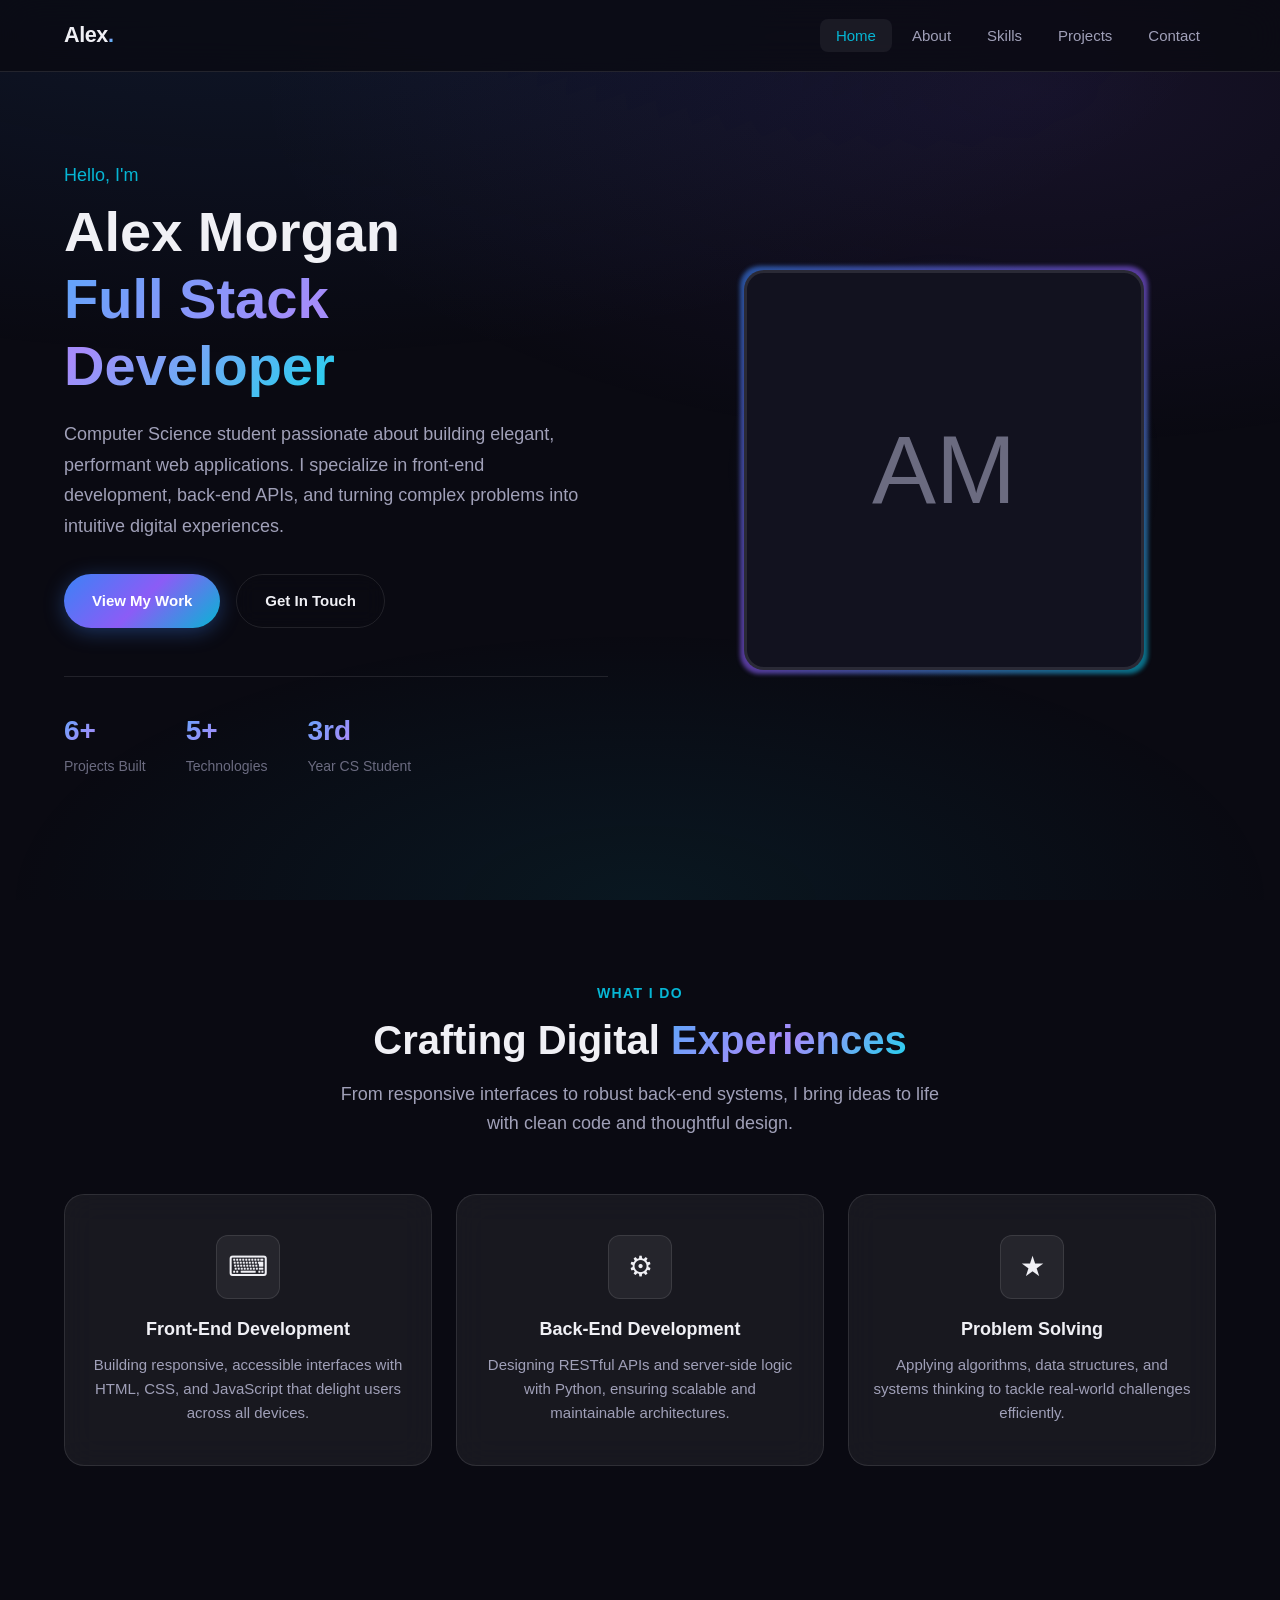
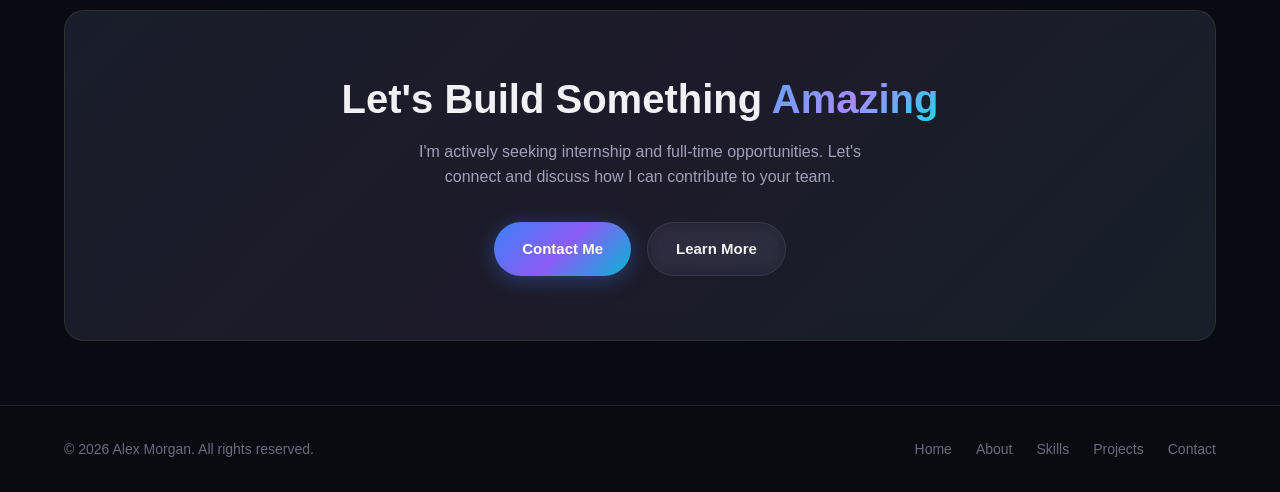
==== index.html @ f678b8e5 "first commit" ====
<!DOCTYPE html>
<html lang="en">
<head>
  <meta charset="UTF-8">
  <meta name="viewport" content="width=device-width, initial-scale=1.0">
  <meta name="description" content="Alex Morgan — Full Stack Developer & Computer Science Student. Building modern web applications and seeking internship opportunities.">
  <title>Alex Morgan | Full Stack Developer</title>
  <link rel="stylesheet" href="style.css">
</head>
<body>

  <header>
    <nav class="navbar" aria-label="Main navigation">
      <div class="container">
        <a href="index.html" class="nav-logo">Alex<span>.</span></a>
        <a href="#nav-menu" class="nav-toggle" aria-label="Toggle navigation menu">
          <span></span>
          <span></span>
          <span></span>
        </a>
        <ul class="nav-links" id="nav-menu">
          <li><a href="index.html" class="active">Home</a></li>
          <li><a href="about.html">About</a></li>
          <li><a href="skills.html">Skills</a></li>
          <li><a href="projects.html">Projects</a></li>
          <li><a href="contact.html">Contact</a></li>
        </ul>
      </div>
    </nav>
  </header>

  <main>
    <section class="hero">
      <div class="container">
        <div class="hero-grid">
          <div class="hero-content">
            <p class="hero-greeting">Hello, I'm</p>
            <h1 class="hero-title">
              Alex Morgan<br>
              <span class="gradient-text">Full Stack Developer</span>
            </h1>
            <p class="hero-description">
              Computer Science student passionate about building elegant, performant web applications.
              I specialize in front-end development, back-end APIs, and turning complex problems into
              intuitive digital experiences.
            </p>
            <div class="btn-group">
              <a href="projects.html" class="btn btn-primary">View My Work</a>
              <a href="contact.html" class="btn btn-outline">Get In Touch</a>
            </div>
            <div class="hero-stats">
              <div class="stat-item">
                <strong>6+</strong>
                <span>Projects Built</span>
              </div>
              <div class="stat-item">
                <strong>5+</strong>
                <span>Technologies</span>
              </div>
              <div class="stat-item">
                <strong>3rd</strong>
                <span>Year CS Student</span>
              </div>
            </div>
          </div>
          <div class="hero-image-wrapper">
            <div class="hero-image-container">
              <div class="profile-placeholder" role="img" aria-label="Profile photo placeholder">AM</div>
            </div>
          </div>
        </div>
      </div>
    </section>

    <section>
      <div class="container">
        <div class="section-header">
          <span class="section-label">What I Do</span>
          <h2 class="section-title">Crafting Digital <span class="gradient-text">Experiences</span></h2>
          <p class="section-subtitle">
            From responsive interfaces to robust back-end systems, I bring ideas to life with clean code and thoughtful design.
          </p>
        </div>
        <div class="highlights-grid">
          <article class="card highlight-card">
            <div class="highlight-icon" aria-hidden="true">&#9000;</div>
            <h3>Front-End Development</h3>
            <p>Building responsive, accessible interfaces with HTML, CSS, and JavaScript that delight users across all devices.</p>
          </article>
          <article class="card highlight-card">
            <div class="highlight-icon" aria-hidden="true">&#9881;</div>
            <h3>Back-End Development</h3>
            <p>Designing RESTful APIs and server-side logic with Python, ensuring scalable and maintainable architectures.</p>
          </article>
          <article class="card highlight-card">
            <div class="highlight-icon" aria-hidden="true">&#9733;</div>
            <h3>Problem Solving</h3>
            <p>Applying algorithms, data structures, and systems thinking to tackle real-world challenges efficiently.</p>
          </article>
        </div>
      </div>
    </section>

    <section class="cta-section">
      <div class="container">
        <div class="cta-box">
          <h2>Let's Build Something <span class="gradient-text">Amazing</span></h2>
          <p>I'm actively seeking internship and full-time opportunities. Let's connect and discuss how I can contribute to your team.</p>
          <div class="btn-group">
            <a href="contact.html" class="btn btn-primary">Contact Me</a>
            <a href="about.html" class="btn btn-outline">Learn More</a>
          </div>
        </div>
      </div>
    </section>
  </main>

  <footer class="footer">
    <div class="container">
      <p>&copy; 2026 Alex Morgan. All rights reserved.</p>
      <nav class="footer-links" aria-label="Footer navigation">
        <a href="index.html">Home</a>
        <a href="about.html">About</a>
        <a href="skills.html">Skills</a>
        <a href="projects.html">Projects</a>
        <a href="contact.html">Contact</a>
      </nav>
    </div>
  </footer>

</body>
</html>
---- style.css ----
/* ============================================
   Portfolio — Shared Stylesheet
   Full Stack Developer & CS Student
   ============================================ */

:root {
  --bg-primary: #0a0a12;
  --bg-secondary: #12121f;
  --bg-card: rgba(255, 255, 255, 0.04);
  --bg-glass: rgba(255, 255, 255, 0.06);
  --border-glass: rgba(255, 255, 255, 0.1);
  --text-primary: #f0f0f5;
  --text-secondary: #a0a0b8;
  --text-muted: #6b6b80;
  --accent-blue: #3b82f6;
  --accent-purple: #8b5cf6;
  --accent-cyan: #06b6d4;
  --gradient-main: linear-gradient(135deg, var(--accent-blue), var(--accent-purple), var(--accent-cyan));
  --gradient-text: linear-gradient(135deg, #60a5fa, #a78bfa, #22d3ee);
  --shadow-sm: 0 2px 8px rgba(0, 0, 0, 0.3);
  --shadow-md: 0 8px 32px rgba(0, 0, 0, 0.4);
  --shadow-lg: 0 16px 48px rgba(0, 0, 0, 0.5);
  --shadow-glow: 0 0 40px rgba(59, 130, 246, 0.15);
  --radius-sm: 8px;
  --radius-md: 12px;
  --radius-lg: 20px;
  --radius-full: 9999px;
  --nav-height: 72px;
  --transition: 0.3s cubic-bezier(0.4, 0, 0.2, 1);
  --max-width: 1200px;
}

*,
*::before,
*::after {
  margin: 0;
  padding: 0;
  box-sizing: border-box;
}

html {
  scroll-behavior: smooth;
}

body {
  font-family: -apple-system, BlinkMacSystemFont, "Segoe UI", Roboto, Oxygen, Ubuntu, Cantarell, "Helvetica Neue", sans-serif;
  background-color: var(--bg-primary);
  color: var(--text-primary);
  line-height: 1.6;
  min-height: 100vh;
  display: flex;
  flex-direction: column;
  overflow-x: hidden;
}

body::before {
  content: "";
  position: fixed;
  inset: 0;
  background:
    radial-gradient(ellipse 80% 50% at 20% -10%, rgba(59, 130, 246, 0.12), transparent),
    radial-gradient(ellipse 60% 40% at 80% 10%, rgba(139, 92, 246, 0.1), transparent),
    radial-gradient(ellipse 50% 30% at 50% 100%, rgba(6, 182, 212, 0.08), transparent);
  pointer-events: none;
  z-index: -1;
}

img {
  max-width: 100%;
  height: auto;
  display: block;
}

a {
  color: inherit;
  text-decoration: none;
  transition: color var(--transition);
}

ul {
  list-style: none;
}

/* ---- Typography ---- */

h1, h2, h3, h4 {
  line-height: 1.2;
  font-weight: 700;
}

h1 { font-size: clamp(2rem, 5vw, 3.5rem); }
h2 { font-size: clamp(1.75rem, 4vw, 2.5rem); }
h3 { font-size: clamp(1.25rem, 2.5vw, 1.5rem); }

.gradient-text {
  background: var(--gradient-text);
  -webkit-background-clip: text;
  background-clip: text;
  -webkit-text-fill-color: transparent;
}

.section-label {
  display: inline-block;
  font-size: 0.875rem;
  font-weight: 600;
  letter-spacing: 0.1em;
  text-transform: uppercase;
  color: var(--accent-cyan);
  margin-bottom: 0.75rem;
}

.section-title {
  margin-bottom: 1rem;
}

.section-subtitle {
  color: var(--text-secondary);
  font-size: 1.125rem;
  max-width: 600px;
}

/* ---- Layout ---- */

.container {
  width: 100%;
  max-width: var(--max-width);
  margin: 0 auto;
  padding: 0 1.5rem;
}

main {
  flex: 1;
}

section {
  padding: 5rem 0;
}

.section-header {
  text-align: center;
  margin-bottom: 3.5rem;
}

.section-header .section-subtitle {
  margin: 0 auto;
}

/* ---- Navigation ---- */

.navbar {
  position: sticky;
  top: 0;
  z-index: 1000;
  height: var(--nav-height);
  background: rgba(10, 10, 18, 0.8);
  backdrop-filter: blur(20px);
  -webkit-backdrop-filter: blur(20px);
  border-bottom: 1px solid var(--border-glass);
}

.navbar .container {
  display: flex;
  align-items: center;
  justify-content: space-between;
  height: 100%;
}

.nav-logo {
  font-size: 1.35rem;
  font-weight: 800;
  letter-spacing: -0.02em;
}

.nav-logo span {
  background: var(--gradient-text);
  -webkit-background-clip: text;
  background-clip: text;
  -webkit-text-fill-color: transparent;
}

.nav-links {
  display: flex;
  align-items: center;
  gap: 0.25rem;
}

.nav-links a {
  padding: 0.5rem 1rem;
  font-size: 0.9375rem;
  font-weight: 500;
  color: var(--text-secondary);
  border-radius: var(--radius-sm);
  transition: color var(--transition), background var(--transition);
}

.nav-links a:hover,
.nav-links a.active {
  color: var(--text-primary);
  background: var(--bg-glass);
}

.nav-links a.active {
  color: var(--accent-cyan);
}

.nav-toggle {
  display: none;
  flex-direction: column;
  gap: 5px;
  background: none;
  border: none;
  cursor: pointer;
  padding: 0.5rem;
}

.nav-toggle span {
  display: block;
  width: 24px;
  height: 2px;
  background: var(--text-primary);
  border-radius: 2px;
  transition: var(--transition);
}

/* ---- Buttons ---- */

.btn {
  display: inline-flex;
  align-items: center;
  justify-content: center;
  gap: 0.5rem;
  padding: 0.875rem 1.75rem;
  font-size: 0.9375rem;
  font-weight: 600;
  border-radius: var(--radius-full);
  border: none;
  cursor: pointer;
  transition: transform var(--transition), box-shadow var(--transition), background var(--transition), color var(--transition);
}

.btn:hover {
  transform: translateY(-2px);
}

.btn-primary {
  background: var(--gradient-main);
  color: #fff;
  box-shadow: 0 4px 20px rgba(59, 130, 246, 0.35);
}

.btn-primary:hover {
  box-shadow: 0 8px 30px rgba(59, 130, 246, 0.5);
}

.btn-outline {
  background: transparent;
  color: var(--text-primary);
  border: 1.5px solid var(--border-glass);
  backdrop-filter: blur(10px);
}

.btn-outline:hover {
  border-color: var(--accent-cyan);
  color: var(--accent-cyan);
  box-shadow: var(--shadow-glow);
}

.btn-group {
  display: flex;
  flex-wrap: wrap;
  gap: 1rem;
}

/* ---- Cards ---- */

.card {
  background: var(--bg-glass);
  backdrop-filter: blur(16px);
  -webkit-backdrop-filter: blur(16px);
  border: 1px solid var(--border-glass);
  border-radius: var(--radius-lg);
  padding: 2rem;
  transition: transform var(--transition), box-shadow var(--transition), border-color var(--transition);
}

.card:hover {
  transform: translateY(-4px);
  box-shadow: var(--shadow-md);
  border-color: rgba(6, 182, 212, 0.25);
}

/* ---- Hero Section ---- */

.hero {
  padding: 4rem 0 6rem;
  min-height: calc(100vh - var(--nav-height));
  display: flex;
  align-items: center;
}

.hero-grid {
  display: grid;
  grid-template-columns: 1fr 1fr;
  gap: 4rem;
  align-items: center;
}

.hero-content {
  animation: fadeInUp 0.8s ease-out;
}

.hero-greeting {
  font-size: 1.125rem;
  color: var(--accent-cyan);
  font-weight: 500;
  margin-bottom: 0.5rem;
}

.hero-title {
  margin-bottom: 1.25rem;
}

.hero-description {
  font-size: 1.125rem;
  color: var(--text-secondary);
  margin-bottom: 2rem;
  max-width: 520px;
  line-height: 1.7;
}

.hero-stats {
  display: flex;
  gap: 2.5rem;
  margin-top: 3rem;
  padding-top: 2rem;
  border-top: 1px solid var(--border-glass);
}

.stat-item strong {
  display: block;
  font-size: 1.75rem;
  font-weight: 800;
  background: var(--gradient-text);
  -webkit-background-clip: text;
  background-clip: text;
  -webkit-text-fill-color: transparent;
}

.stat-item span {
  font-size: 0.875rem;
  color: var(--text-muted);
}

.hero-image-wrapper {
  display: flex;
  justify-content: center;
  animation: fadeInUp 0.8s ease-out 0.2s both;
}

.hero-image-container {
  position: relative;
  width: 100%;
  max-width: 400px;
}

.hero-image-container::before {
  content: "";
  position: absolute;
  inset: -4px;
  border-radius: var(--radius-lg);
  background: var(--gradient-main);
  z-index: 0;
  opacity: 0.6;
  filter: blur(2px);
}

.hero-image-container::after {
  content: "";
  position: absolute;
  inset: -20px;
  border-radius: 50%;
  background: radial-gradient(circle, rgba(59, 130, 246, 0.2), transparent 70%);
  z-index: -1;
}

.profile-image {
  position: relative;
  z-index: 1;
  width: 100%;
  aspect-ratio: 1;
  border-radius: var(--radius-lg);
  object-fit: cover;
  border: 3px solid rgba(255, 255, 255, 0.1);
}

.profile-placeholder {
  position: relative;
  z-index: 1;
  width: 100%;
  aspect-ratio: 1;
  border-radius: var(--radius-lg);
  background: var(--bg-secondary);
  border: 3px solid rgba(255, 255, 255, 0.1);
  display: flex;
  align-items: center;
  justify-content: center;
  font-size: 6rem;
  color: var(--text-muted);
}

/* ---- Page Header (inner pages) ---- */

.page-header {
  padding: 4rem 0 2rem;
  text-align: center;
}

.page-header h1 {
  margin-bottom: 1rem;
}

.page-header p {
  color: var(--text-secondary);
  font-size: 1.125rem;
  max-width: 600px;
  margin: 0 auto;
}

/* ---- About Page ---- */

.about-grid {
  display: grid;
  grid-template-columns: 1fr 1.5fr;
  gap: 3rem;
  align-items: start;
}

.about-sidebar .card {
  text-align: center;
}

.about-avatar {
  width: 180px;
  height: 180px;
  border-radius: 50%;
  margin: 0 auto 1.5rem;
  background: var(--bg-secondary);
  border: 3px solid transparent;
  background-clip: padding-box;
  display: flex;
  align-items: center;
  justify-content: center;
  font-size: 4rem;
  color: var(--text-muted);
  position: relative;
}

.about-avatar::before {
  content: "";
  position: absolute;
  inset: -3px;
  border-radius: 50%;
  background: var(--gradient-main);
  z-index: -1;
}

.about-info h3 {
  margin-bottom: 0.25rem;
}

.about-info .role {
  color: var(--accent-cyan);
  font-size: 0.9375rem;
  margin-bottom: 1.5rem;
}

.about-details {
  text-align: left;
}

.about-details li {
  display: flex;
  align-items: center;
  gap: 0.75rem;
  padding: 0.625rem 0;
  font-size: 0.9375rem;
  color: var(--text-secondary);
  border-bottom: 1px solid var(--border-glass);
}

.about-details li:last-child {
  border-bottom: none;
}

.about-details .icon {
  width: 36px;
  height: 36px;
  border-radius: var(--radius-sm);
  background: var(--bg-glass);
  display: flex;
  align-items: center;
  justify-content: center;
  font-size: 1rem;
  flex-shrink: 0;
}

.about-content h3 {
  margin-bottom: 1rem;
  color: var(--accent-cyan);
}

.about-content p {
  color: var(--text-secondary);
  margin-bottom: 1.25rem;
  line-height: 1.8;
}

.timeline {
  margin-top: 2rem;
}

.timeline-item {
  position: relative;
  padding-left: 2rem;
  padding-bottom: 2rem;
  border-left: 2px solid var(--border-glass);
}

.timeline-item:last-child {
  padding-bottom: 0;
}

.timeline-item::before {
  content: "";
  position: absolute;
  left: -7px;
  top: 4px;
  width: 12px;
  height: 12px;
  border-radius: 50%;
  background: var(--gradient-main);
}

.timeline-item h4 {
  margin-bottom: 0.25rem;
}

.timeline-item .meta {
  font-size: 0.875rem;
  color: var(--accent-purple);
  margin-bottom: 0.5rem;
}

.timeline-item p {
  font-size: 0.9375rem;
  color: var(--text-secondary);
}

.goals-grid {
  display: grid;
  grid-template-columns: repeat(3, 1fr);
  gap: 1.5rem;
  margin-top: 3rem;
}

.goal-card {
  text-align: center;
  padding: 2rem 1.5rem;
}

.goal-icon {
  width: 56px;
  height: 56px;
  border-radius: var(--radius-md);
  background: var(--gradient-main);
  display: flex;
  align-items: center;
  justify-content: center;
  font-size: 1.5rem;
  margin: 0 auto 1.25rem;
}

.goal-card h4 {
  margin-bottom: 0.75rem;
}

.goal-card p {
  font-size: 0.9375rem;
  color: var(--text-secondary);
}

/* ---- Skills Page ---- */

.skills-grid {
  display: flex;
  flex-wrap: wrap;
  gap: 1.5rem;
  justify-content: center;
}

.skill-card {
  flex: 1 1 300px;
  max-width: 380px;
  padding: 2rem;
}

.skill-header {
  display: flex;
  align-items: center;
  gap: 1rem;
  margin-bottom: 1.5rem;
}

.skill-icon {
  width: 52px;
  height: 52px;
  border-radius: var(--radius-md);
  display: flex;
  align-items: center;
  justify-content: center;
  font-size: 1.5rem;
  font-weight: 800;
  color: #fff;
  flex-shrink: 0;
}

.skill-icon.html { background: linear-gradient(135deg, #e44d26, #f16529); }
.skill-icon.css { background: linear-gradient(135deg, #264de4, #2965f1); }
.skill-icon.js { background: linear-gradient(135deg, #f0db4f, #f7df1e); color: #323330; }
.skill-icon.python { background: linear-gradient(135deg, #3776ab, #ffd43b); }
.skill-icon.c { background: linear-gradient(135deg, #555, #a8b9cc); }

.skill-header h3 {
  font-size: 1.25rem;
}

.skill-header .level {
  font-size: 0.8125rem;
  color: var(--text-muted);
}

.progress-bar {
  width: 100%;
  height: 8px;
  background: rgba(255, 255, 255, 0.08);
  border-radius: var(--radius-full);
  overflow: hidden;
  margin-bottom: 0.5rem;
}

.progress-fill {
  height: 100%;
  border-radius: var(--radius-full);
  background: var(--gradient-main);
  transition: width 1s ease-out;
}

.progress-label {
  display: flex;
  justify-content: space-between;
  font-size: 0.8125rem;
  color: var(--text-muted);
  margin-bottom: 1rem;
}

.skill-card p {
  font-size: 0.9375rem;
  color: var(--text-secondary);
  line-height: 1.7;
}

.skills-categories {
  margin-top: 4rem;
}

.category-grid {
  display: flex;
  flex-wrap: wrap;
  gap: 1rem;
  justify-content: center;
}

.category-tag {
  padding: 0.625rem 1.25rem;
  background: var(--bg-glass);
  border: 1px solid var(--border-glass);
  border-radius: var(--radius-full);
  font-size: 0.875rem;
  color: var(--text-secondary);
  transition: var(--transition);
}

.category-tag:hover {
  border-color: var(--accent-purple);
  color: var(--text-primary);
  transform: translateY(-2px);
}

/* ---- Projects Page ---- */

.projects-grid {
  display: grid;
  grid-template-columns: repeat(3, 1fr);
  gap: 2rem;
}

.project-card {
  padding: 0;
  overflow: hidden;
  display: flex;
  flex-direction: column;
}

.project-image {
  width: 100%;
  height: 200px;
  background: var(--bg-secondary);
  position: relative;
  overflow: hidden;
}

.project-image::before {
  content: "";
  position: absolute;
  inset: 0;
  background: var(--gradient-main);
  opacity: 0.15;
}

.project-image-placeholder {
  width: 100%;
  height: 100%;
  display: flex;
  align-items: center;
  justify-content: center;
  font-size: 3rem;
  color: var(--text-muted);
  position: relative;
  z-index: 1;
}

.project-body {
  padding: 1.75rem;
  flex: 1;
  display: flex;
  flex-direction: column;
}

.project-body h3 {
  margin-bottom: 0.75rem;
}

.project-body p {
  font-size: 0.9375rem;
  color: var(--text-secondary);
  margin-bottom: 1.25rem;
  flex: 1;
  line-height: 1.7;
}

.tech-tags {
  display: flex;
  flex-wrap: wrap;
  gap: 0.5rem;
  margin-bottom: 1.25rem;
}

.tech-tag {
  padding: 0.25rem 0.75rem;
  font-size: 0.75rem;
  font-weight: 600;
  background: rgba(59, 130, 246, 0.15);
  color: var(--accent-blue);
  border-radius: var(--radius-full);
  border: 1px solid rgba(59, 130, 246, 0.2);
}

.project-links {
  display: flex;
  gap: 1rem;
}

.project-links a {
  font-size: 0.875rem;
  font-weight: 600;
  color: var(--accent-cyan);
  transition: var(--transition);
}

.project-links a:hover {
  color: var(--accent-purple);
}

/* ---- Contact Page ---- */

.contact-grid {
  display: grid;
  grid-template-columns: 1fr 1.2fr;
  gap: 3rem;
  align-items: start;
}

.contact-info .card {
  margin-bottom: 1.5rem;
}

.contact-item {
  display: flex;
  align-items: flex-start;
  gap: 1rem;
  padding: 1rem 0;
  border-bottom: 1px solid var(--border-glass);
}

.contact-item:last-child {
  border-bottom: none;
}

.contact-item .icon {
  width: 44px;
  height: 44px;
  border-radius: var(--radius-sm);
  background: var(--gradient-main);
  display: flex;
  align-items: center;
  justify-content: center;
  font-size: 1.125rem;
  flex-shrink: 0;
}

.contact-item h4 {
  font-size: 0.9375rem;
  margin-bottom: 0.25rem;
}

.contact-item p,
.contact-item a {
  font-size: 0.9375rem;
  color: var(--text-secondary);
}

.contact-item a:hover {
  color: var(--accent-cyan);
}

.social-links {
  display: flex;
  gap: 0.75rem;
  margin-top: 1.5rem;
}

.social-link {
  width: 44px;
  height: 44px;
  border-radius: var(--radius-sm);
  background: var(--bg-glass);
  border: 1px solid var(--border-glass);
  display: flex;
  align-items: center;
  justify-content: center;
  font-size: 1.125rem;
  transition: var(--transition);
}

.social-link:hover {
  background: var(--gradient-main);
  border-color: transparent;
  transform: translateY(-3px);
  box-shadow: var(--shadow-glow);
}

.contact-form .card {
  padding: 2.5rem;
}

.form-group {
  margin-bottom: 1.5rem;
}

.form-group label {
  display: block;
  font-size: 0.875rem;
  font-weight: 600;
  margin-bottom: 0.5rem;
  color: var(--text-secondary);
}

.form-group input,
.form-group textarea {
  width: 100%;
  padding: 0.875rem 1rem;
  font-size: 0.9375rem;
  font-family: inherit;
  color: var(--text-primary);
  background: rgba(255, 255, 255, 0.04);
  border: 1px solid var(--border-glass);
  border-radius: var(--radius-md);
  transition: border-color var(--transition), box-shadow var(--transition);
  outline: none;
}

.form-group input:focus,
.form-group textarea:focus {
  border-color: var(--accent-cyan);
  box-shadow: 0 0 0 3px rgba(6, 182, 212, 0.15);
}

.form-group textarea {
  min-height: 150px;
  resize: vertical;
}

.form-group input::placeholder,
.form-group textarea::placeholder {
  color: var(--text-muted);
}

/* ---- Home Highlights ---- */

.highlights-grid {
  display: grid;
  grid-template-columns: repeat(3, 1fr);
  gap: 1.5rem;
}

.highlight-card {
  text-align: center;
  padding: 2.5rem 1.5rem;
}

.highlight-icon {
  width: 64px;
  height: 64px;
  border-radius: var(--radius-md);
  background: var(--bg-glass);
  border: 1px solid var(--border-glass);
  display: flex;
  align-items: center;
  justify-content: center;
  font-size: 1.75rem;
  margin: 0 auto 1.25rem;
  transition: var(--transition);
}

.highlight-card:hover .highlight-icon {
  background: var(--gradient-main);
  border-color: transparent;
  transform: scale(1.05);
}

.highlight-card h3 {
  margin-bottom: 0.75rem;
  font-size: 1.125rem;
}

.highlight-card p {
  font-size: 0.9375rem;
  color: var(--text-secondary);
}

.cta-section {
  text-align: center;
  padding: 4rem 0;
}

.cta-box {
  background: var(--bg-glass);
  backdrop-filter: blur(16px);
  border: 1px solid var(--border-glass);
  border-radius: var(--radius-lg);
  padding: 4rem 2rem;
  position: relative;
  overflow: hidden;
}

.cta-box::before {
  content: "";
  position: absolute;
  inset: 0;
  background: var(--gradient-main);
  opacity: 0.05;
}

.cta-box h2 {
  position: relative;
  margin-bottom: 1rem;
}

.cta-box p {
  position: relative;
  color: var(--text-secondary);
  margin-bottom: 2rem;
  max-width: 500px;
  margin-left: auto;
  margin-right: auto;
}

.cta-box .btn-group {
  position: relative;
  justify-content: center;
}

/* ---- Footer ---- */

.footer {
  background: rgba(10, 10, 18, 0.9);
  border-top: 1px solid var(--border-glass);
  padding: 2rem 0;
  margin-top: auto;
}

.footer .container {
  display: flex;
  align-items: center;
  justify-content: space-between;
  flex-wrap: wrap;
  gap: 1rem;
}

.footer p {
  font-size: 0.875rem;
  color: var(--text-muted);
}

.footer-links {
  display: flex;
  gap: 1.5rem;
}

.footer-links a {
  font-size: 0.875rem;
  color: var(--text-muted);
  transition: var(--transition);
}

.footer-links a:hover {
  color: var(--accent-cyan);
}

/* ---- Animations ---- */

@keyframes fadeInUp {
  from {
    opacity: 0;
    transform: translateY(24px);
  }
  to {
    opacity: 1;
    transform: translateY(0);
  }
}

/* ---- Responsive ---- */

@media (max-width: 1024px) {
  .hero-grid {
    grid-template-columns: 1fr;
    gap: 3rem;
    text-align: center;
  }

  .hero-description {
    margin-left: auto;
    margin-right: auto;
  }

  .hero-stats {
    justify-content: center;
  }

  .btn-group {
    justify-content: center;
  }

  .hero-image-wrapper {
    order: -1;
  }

  .hero-image-container {
    max-width: 300px;
  }

  .about-grid {
    grid-template-columns: 1fr;
  }

  .projects-grid {
    grid-template-columns: repeat(2, 1fr);
  }

  .goals-grid {
    grid-template-columns: repeat(2, 1fr);
  }

  .highlights-grid {
    grid-template-columns: repeat(2, 1fr);
  }

  .contact-grid {
    grid-template-columns: 1fr;
  }
}

@media (max-width: 768px) {
  :root {
    --nav-height: 64px;
  }

  .nav-toggle {
    display: flex;
  }

  .nav-links {
    display: none;
    position: absolute;
    top: var(--nav-height);
    left: 0;
    right: 0;
    flex-direction: column;
    background: rgba(10, 10, 18, 0.95);
    backdrop-filter: blur(20px);
    border-bottom: 1px solid var(--border-glass);
    padding: 1rem;
    gap: 0.25rem;
  }

  .nav-links:target {
    display: flex;
  }

  .nav-links a {
    width: 100%;
    text-align: center;
    padding: 0.75rem 1rem;
  }

  section {
    padding: 3.5rem 0;
  }

  .hero {
    padding: 2rem 0 4rem;
    min-height: auto;
  }

  .hero-stats {
    gap: 1.5rem;
  }

  .projects-grid {
    grid-template-columns: 1fr;
  }

  .goals-grid {
    grid-template-columns: 1fr;
  }

  .highlights-grid {
    grid-template-columns: 1fr;
  }

  .footer .container {
    flex-direction: column;
    text-align: center;
  }

  .footer-links {
    justify-content: center;
  }

  .skill-card {
    max-width: 100%;
  }
}

@media (max-width: 480px) {
  .container {
    padding: 0 1rem;
  }

  .hero-stats {
    flex-direction: column;
    gap: 1rem;
    align-items: center;
  }

  .btn {
    width: 100%;
  }

  .btn-group {
    flex-direction: column;
  }

  .contact-form .card {
    padding: 1.5rem;
  }
}
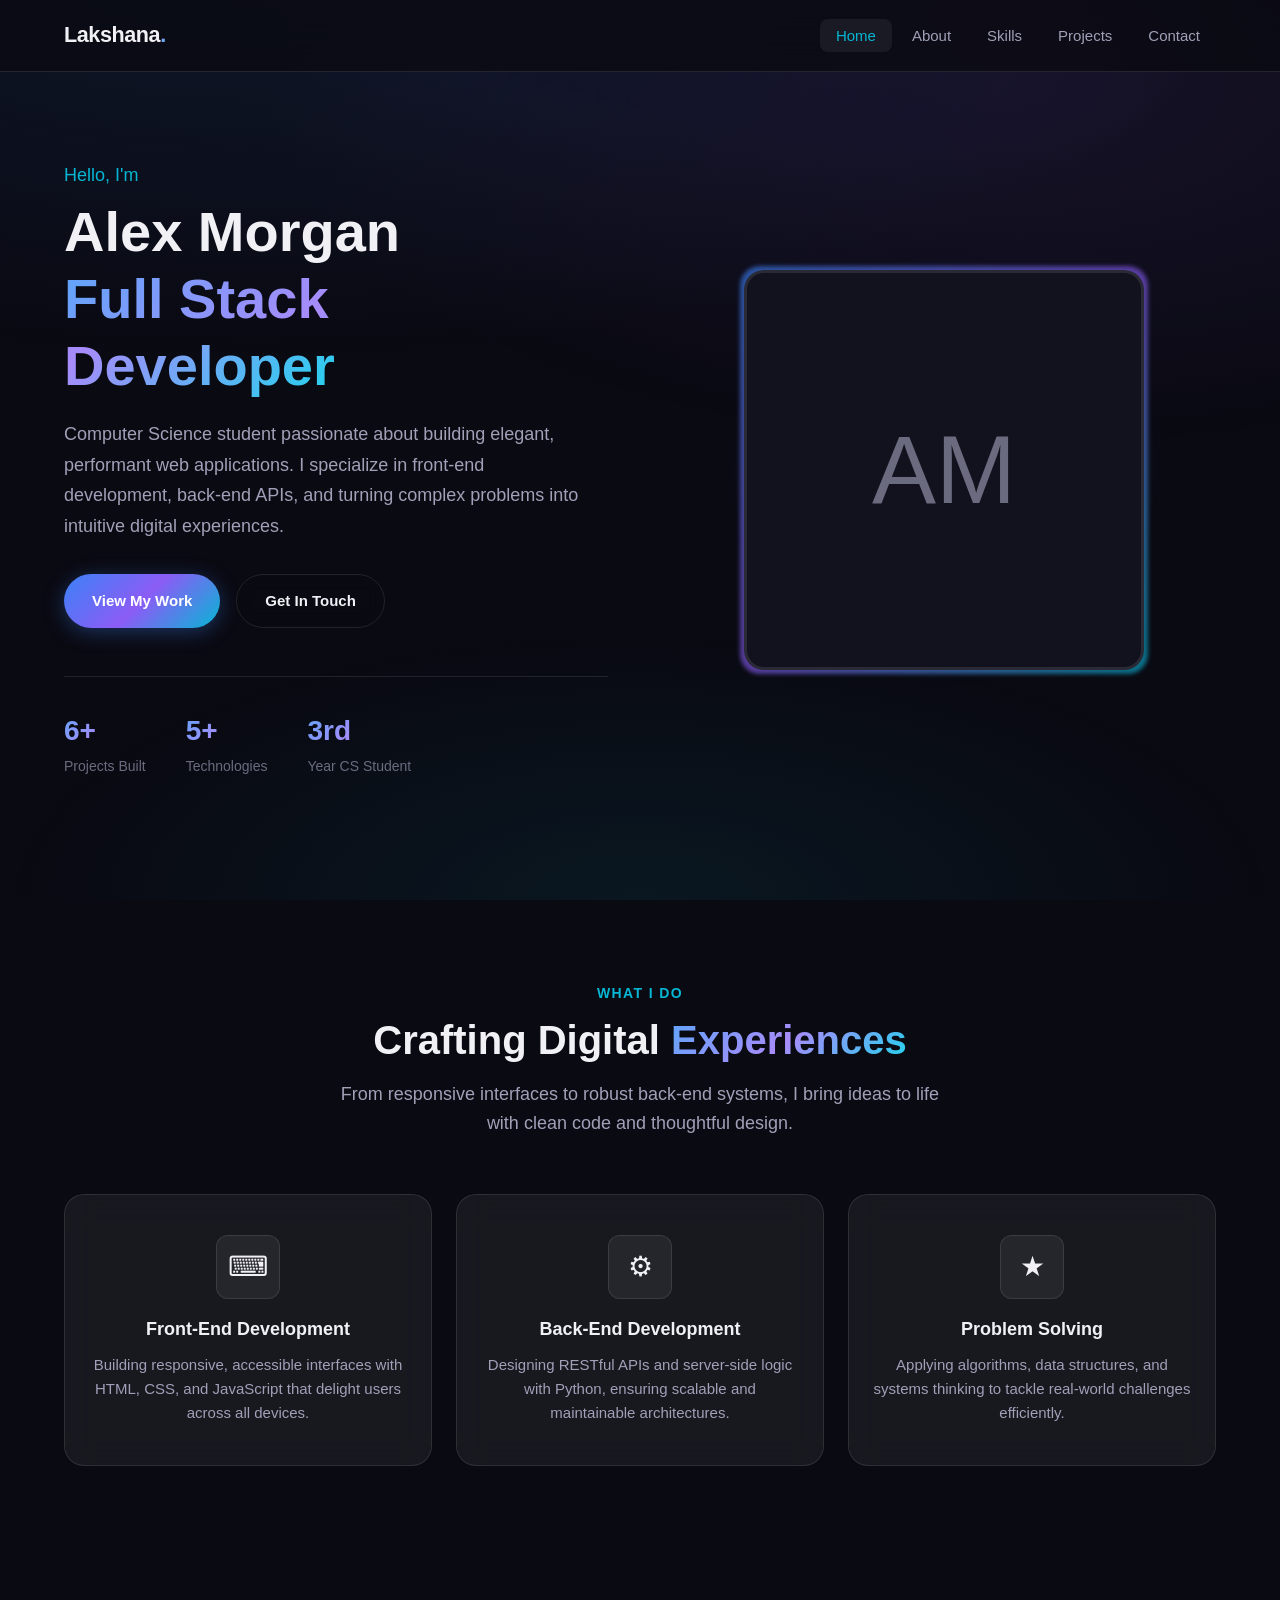
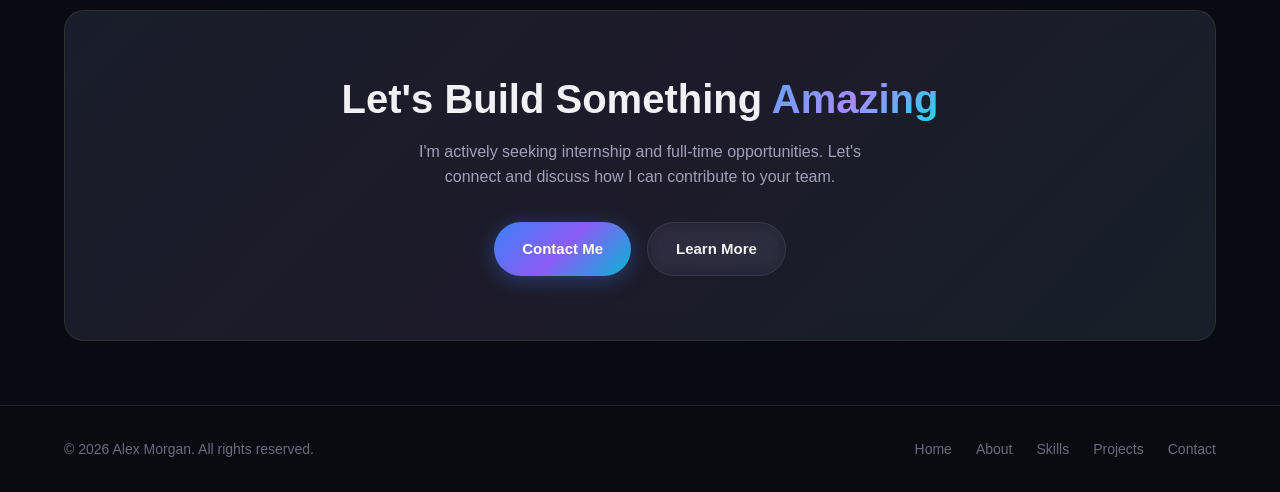
==== commit 461c15ae: "Name changed" ====
--- a/index.html
+++ b/index.html
@@ -12,7 +12,7 @@
   <header>
     <nav class="navbar" aria-label="Main navigation">
       <div class="container">
-        <a href="index.html" class="nav-logo">Alex<span>.</span></a>
+        <a href="index.html" class="nav-logo">Lakshana<span>.</span></a>
         <a href="#nav-menu" class="nav-toggle" aria-label="Toggle navigation menu">
           <span></span>
           <span></span>
